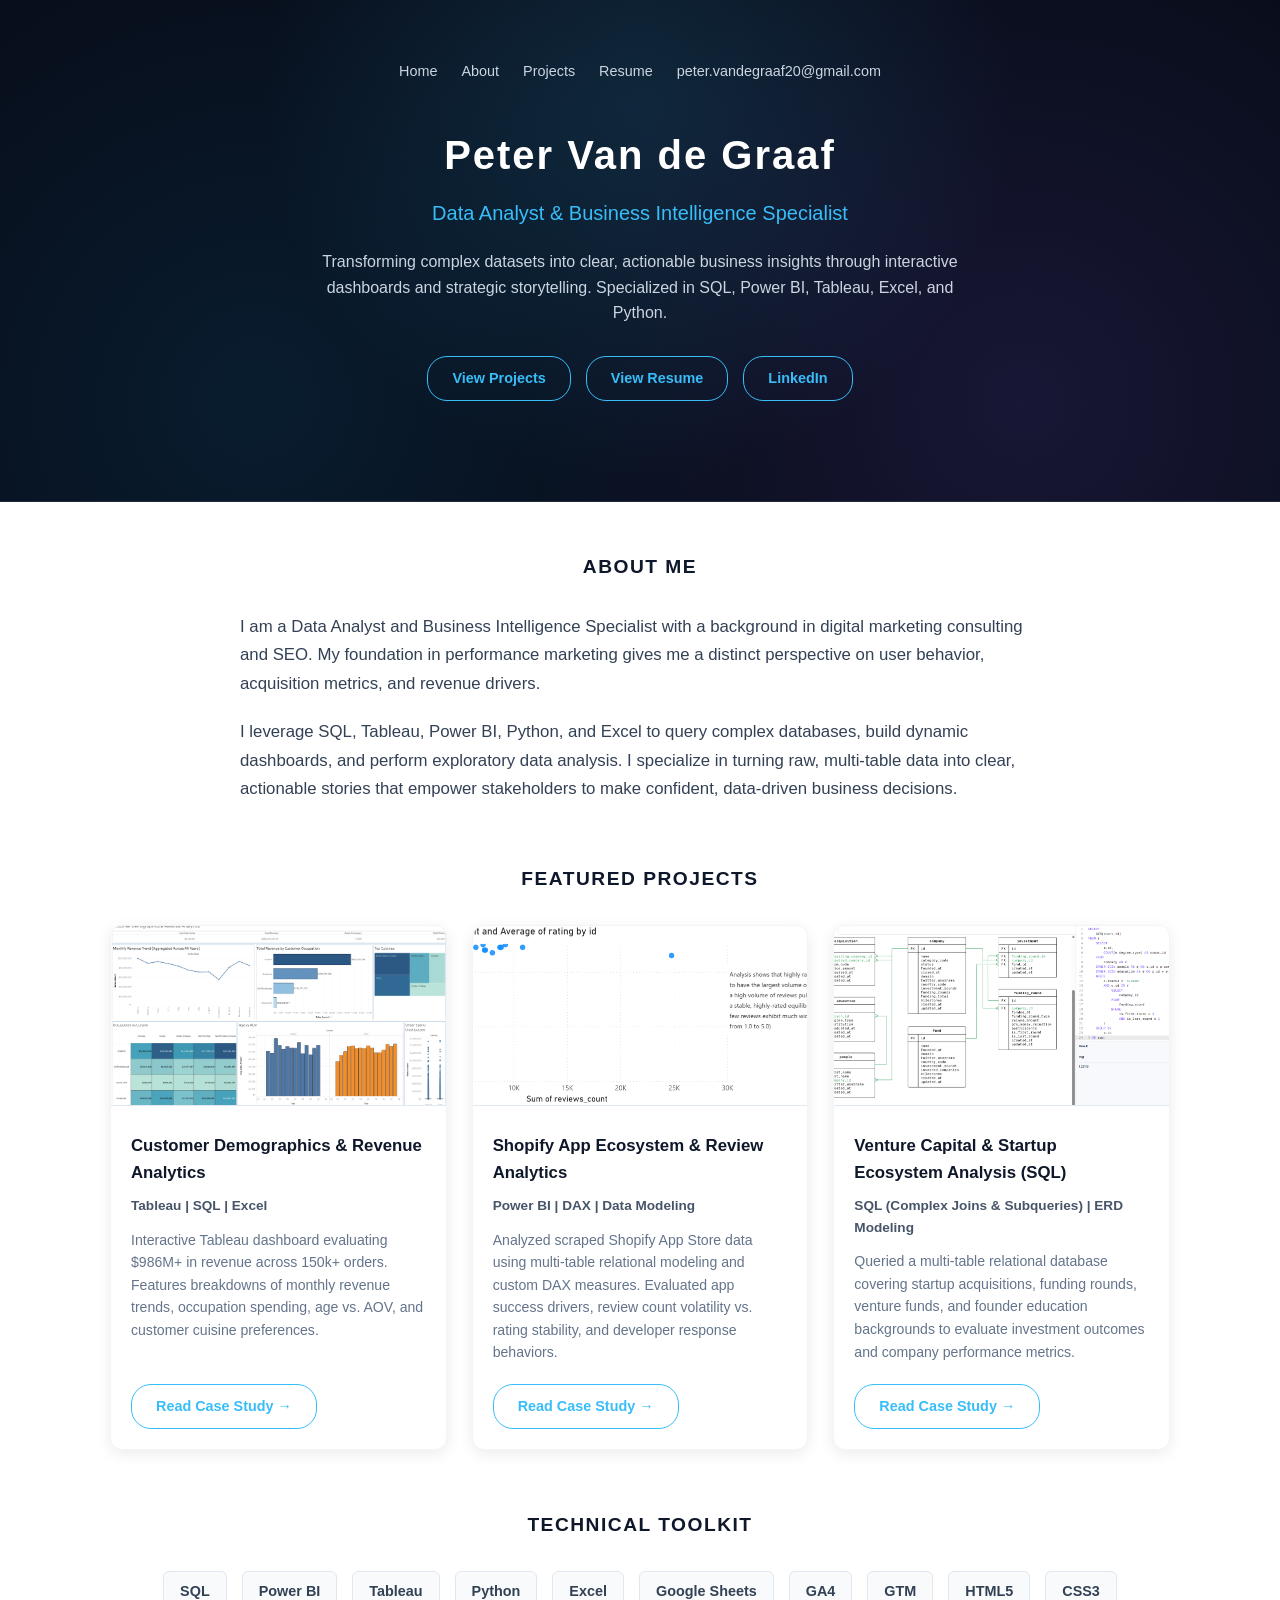
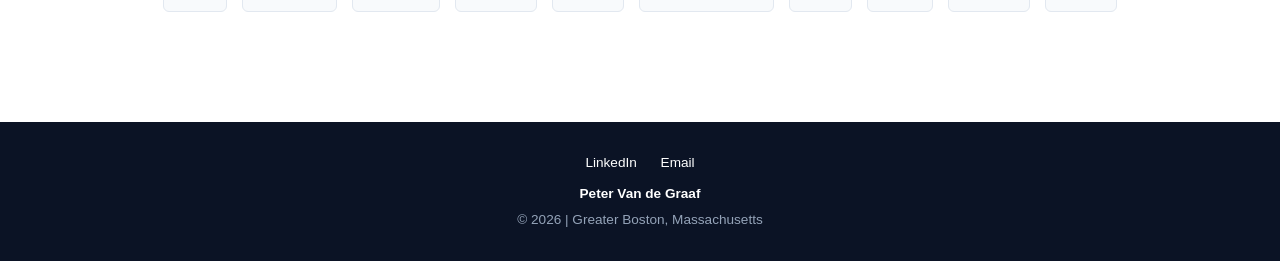
==== index.html @ 646d9468 "Update index.html" ====
<!DOCTYPE html>
<html lang="en">
<head>
  <meta charset="UTF-8" />
  <meta name="viewport" content="width=device-width, initial-scale=1.0" />
  <title>Peter Van de Graaf - Portfolio</title>
 <link rel="stylesheet" href="style.css?v=3" />
  <style>
    @media screen and (max-width: 768px) {
      .nav-email {
        display: none !important;
      }

      .nav-links {
        display: flex !important;
        flex-direction: row !important;
        flex-wrap: wrap !important;
        justify-content: center !important;
        gap: 8px 16px !important;
        padding: 0 !important;
        margin: 0 0 15px 0 !important;
        list-style: none !important;
      }

      .hero-section {
        padding-top: 15px !important;
        padding-bottom: 20px !important;
      }

      .hero-content h1 {
        font-size: 1.75rem !important;
        margin-top: 10px !important;
      }
    }
  </style>
</head>
<body>

  <!-- Dark Top Header / Hero Section -->
  <header class="hero-section" id="home">
    <nav class="navbar">
      <ul class="nav-links">
        <li><a href="#home">Home</a></li>
        <li><a href="#about">About</a></li>
        <li><a href="#projects">Projects</a></li>
        <li><a href="resume.html">Resume</a></li>
        <li><a href="mailto:peter.vandegraaf20@gmail.com" class="nav-email">peter.vandegraaf20@gmail.com</a></li>
      </ul>
    </nav>

    <div class="hero-content">
      <h1>Peter Van de Graaf</h1>
      <p class="subtitle">Data Analyst & Business Intelligence Specialist</p>
      <p class="tagline">
        Transforming complex datasets into clear, actionable business insights through interactive dashboards 
        and strategic storytelling. Specialized in SQL, Power BI, Tableau, Excel, and Python.
      </p>
      <div class="cta-buttons">
  <a href="#projects" class="btn btn-secondary">View Projects</a>
  <a href="resume.html" class="btn btn-secondary">View Resume</a>
  <a href="https://www.linkedin.com/in/peter-van-de-graaf/" target="_blank" class="btn btn-secondary">LinkedIn</a>
</div>
    </div>
  </header>

  <!-- Main Content Container -->
  <main class="main-content">

    <!-- About Section -->
    <section id="about" class="section">
      <h2 class="section-title">ABOUT ME</h2>
      <div class="about-content">
        <p>
          I am a Data Analyst and Business Intelligence Specialist with a background in digital marketing consulting and SEO. My foundation in performance marketing gives me a distinct perspective on user behavior, acquisition metrics, and revenue drivers.
        </p>
        <p>
          I leverage SQL, Tableau, Power BI, Python, and Excel to query complex databases, build dynamic dashboards, and perform exploratory data analysis. I specialize in turning raw, multi-table data into clear, actionable stories that empower stakeholders to make confident, data-driven business decisions.
        </p>
      </div>
    </section>

    <!-- Featured Projects Grid -->
    <section id="projects" class="section">
      <h2 class="section-title">FEATURED PROJECTS</h2>
      <div class="projects-grid">
        
        <!-- Project Card 1 -->
        <article class="project-card">
          <div class="card-img-wrapper">
            <img src="customer-demographics.png" alt="Customer Demographics and Revenue Analytics Dashboard" />
          </div>
          <div class="card-body">
            <h3>Customer Demographics & Revenue Analytics</h3>
            <p class="tech-stack">Tableau | SQL | Excel</p>
            <p class="card-text">
              Interactive Tableau dashboard evaluating $986M+ in revenue across 150k+ orders. Features breakdowns of monthly revenue trends, occupation spending, age vs. AOV, and customer cuisine preferences.
            </p>
            <a href="project-customer-analytics.html" class="btn btn-secondary">Read Case Study &rarr;</a>
          </div>
        </article>

        <!-- Project Card 2 -->
        <article class="project-card">
          <div class="card-img-wrapper">
            <img src="shopify-app-analysis.png" alt="Shopify App Performance and Review Analytics Scatterplot" />
          </div>
          <div class="card-body">
            <h3>Shopify App Ecosystem & Review Analytics</h3>
            <p class="tech-stack">Power BI | DAX | Data Modeling</p>
            <p class="card-text">
              Analyzed scraped Shopify App Store data using multi-table relational modeling and custom DAX measures. Evaluated app success drivers, review count volatility vs. rating stability, and developer response behaviors.
            </p>
            <a href="project-shopify.html" class="btn btn-secondary">Read Case Study &rarr;</a>
          </div>
        </article>

        <!-- Project Card 3 -->
        <article class="project-card">
          <div class="card-img-wrapper">
            <img src="vc-startup-sql.png" alt="Venture Capital SQL Analysis" />
          </div>
          <div class="card-body">
            <h3>Venture Capital & Startup Ecosystem Analysis (SQL)</h3>
            <p class="tech-stack">SQL (Complex Joins & Subqueries) | ERD Modeling</p>
            <p class="card-text">
              Queried a multi-table relational database covering startup acquisitions, funding rounds, venture funds, and founder education backgrounds to evaluate investment outcomes and company performance metrics.
            </p>
            <a href="project-vc-sql.html" class="btn btn-secondary">Read Case Study &rarr;</a>
          </div>
        </article>

      </div>
    </section>

    <!-- Technical Toolkit Section -->
    <section class="section">
      <h2 class="section-title">TECHNICAL TOOLKIT</h2>
      <div class="toolkit-grid">
        <span class="tool-badge">SQL</span>
        <span class="tool-badge">Power BI</span>
        <span class="tool-badge">Tableau</span>
        <span class="tool-badge">Python</span>
        <span class="tool-badge">Excel</span>
        <span class="tool-badge">Google Sheets</span>
        <span class="tool-badge">GA4</span>
        <span class="tool-badge">GTM</span>
        <span class="tool-badge">HTML5</span>
        <span class="tool-badge">CSS3</span>
      </div>
    </section>

  </main>

  <!-- Dark Footer -->
  <footer class="footer">
    <div class="social-icons">
      <a href="https://www.linkedin.com/in/peter-van-de-graaf/" target="_blank">LinkedIn</a>
      <a href="mailto:peter.vandegraaf20@gmail.com">Email</a>
    </div>
    <p class="footer-name">Peter Van de Graaf</p>
    <p class="footer-copy">© 2026 | Greater Boston, Massachusetts</p>
  </footer>

</body>
</html>
---- style.css ----
/* Base Styles & Global Resets */
*, *::before, *::after {
  box-sizing: border-box;
  margin: 0;
  padding: 0;
}

html, body {
  width: 100%;
  max-width: 100%;
  overflow-x: hidden;
}

body {
  font-family: -apple-system, BlinkMacSystemFont, "Segoe UI", Roboto, Oxygen, Ubuntu, Cantarell, sans-serif;
  color: #333333;
  background-color: #ffffff;
  line-height: 1.6;
}

/* Dark Top Hero Header (Pure CSS Gradient - No external images needed) */
.hero-section {
  background-color: #080d1a;
  background-image: 
    radial-gradient(circle at 50% 20%, rgba(56, 189, 248, 0.15) 0%, transparent 50%),
    radial-gradient(circle at 80% 80%, rgba(139, 92, 246, 0.12) 0%, transparent 45%),
    radial-gradient(circle at 20% 80%, rgba(14, 165, 233, 0.1) 0%, transparent 45%);
  color: #ffffff;
  padding: 60px 20px 80px 20px;
  width: 100%;
  border-bottom: 1px solid #1e293b;
}

/* Navbar Centering */
.navbar {
  display: flex;
  justify-content: center;
  align-items: center;
  width: 100%;
  max-width: 1200px;
  margin: 0 auto 40px auto;
  font-size: 0.9rem;
}

.nav-links {
  display: flex;
  justify-content: center;
  align-items: center;
  flex-wrap: wrap;
  list-style: none;
  gap: 24px;
  width: 100%;
  margin: 0 auto;
  padding: 0;
  text-align: center;
}

.nav-links li {
  display: inline-block;
}

.nav-links a {
  color: #cbd5e1;
  text-decoration: none;
  transition: color 0.2s;
  white-space: nowrap;
}

.nav-links a:hover {
  color: #38bdf8;
}

.nav-email {
  word-break: normal;
}

/* Hero Body */
.hero-content {
  max-width: 800px;
  margin: 40px auto 20px auto;
  text-align: center;
}

.hero-content h1 {
  font-size: 2.5rem;
  letter-spacing: 2px;
  margin-bottom: 10px;
}

.hero-content .subtitle {
  font-size: 1.25rem;
  font-weight: 500;
  color: #38bdf8;
  margin-bottom: 20px;
}

.hero-content .tagline {
  font-size: 1rem;
  color: #cbd5e1;
  max-width: 650px;
  margin: 0 auto 30px auto;
}

/* Buttons */
.cta-buttons {
  display: flex;
  justify-content: center;
  gap: 15px;
}

.btn {
  padding: 10px 24px;
  border-radius: 20px;
  text-decoration: none;
  font-size: 0.9rem;
  font-weight: 600;
  transition: all 0.2s ease-in-out;
}

.btn-primary {
  background-color: #0088cc;
  color: #ffffff;
}

.btn-primary:hover {
  background-color: #006699;
}

.btn-secondary {
  border: 1px solid #38bdf8;
  color: #38bdf8;
  background-color: transparent;
}

.btn-secondary:hover {
  background-color: rgba(56, 189, 248, 0.1);
}

/* Main Content Area */
.main-content {
  max-width: 1100px;
  margin: 0 auto;
  padding: 50px 20px;
}

.section {
  margin-bottom: 60px;
  text-align: center;
}

.section-title {
  font-size: 1.2rem;
  letter-spacing: 1.5px;
  color: #0f172a;
  margin-bottom: 30px;
}

/* About Section */
.about-content {
  max-width: 800px;
  margin: 0 auto;
  text-align: left;
  line-height: 1.7;
  font-size: 1.05rem;
  color: #334155;
}

.about-content p {
  margin-bottom: 1.25rem;
}

/* Projects Grid */
.projects-grid {
  display: grid;
  grid-template-columns: repeat(auto-fit, minmax(300px, 1fr));
  gap: 25px;
}

.project-card {
  background: #ffffff;
  border-radius: 12px;
  overflow: hidden;
  box-shadow: 0 4px 15px rgba(0, 0, 0, 0.08);
  border: 1px solid #f1f5f9;
  text-align: left;
  transition: transform 0.2s, box-shadow 0.2s;
  display: flex;
  flex-direction: column;
  height: 100%;
}

.project-card:hover {
  transform: translateY(-4px);
  box-shadow: 0 8px 25px rgba(0, 0, 0, 0.12);
}

.card-img-wrapper img {
  width: 100%;
  height: 180px;
  object-fit: cover;
  border-bottom: 1px solid #e2e8f0;
}

.card-body {
  padding: 20px;
  display: flex;
  flex-direction: column;
  flex-grow: 1;
}

.card-body h3 {
  font-size: 1.05rem;
  color: #0f172a;
  margin-bottom: 8px;
}

.tech-stack {
  font-size: 0.85rem;
  font-weight: 600;
  color: #475569;
  margin-bottom: 12px;
}

.card-text {
  font-size: 0.88rem;
  color: #64748b;
  margin-bottom: 20px;
}

.card-body .btn {
  margin-top: auto !important;
  align-self: flex-start;
}

/* Toolkit Badges */
.toolkit-grid {
  display: flex;
  flex-wrap: wrap;
  justify-content: center;
  gap: 15px;
}

.tool-badge {
  background-color: #f8fafc;
  border: 1px solid #e2e8f0;
  padding: 8px 16px;
  border-radius: 6px;
  font-weight: 600;
  color: #334155;
  font-size: 0.9rem;
}

/* Resume Page Styles */
.resume-container {
  max-width: 900px;
  margin: 0 auto;
  background: #ffffff;
  padding: 40px 20px 80px 20px; /* 80px bottom padding fixes footer cutoff */
}

.resume-section {
  margin-bottom: 40px;
  text-align: left;
}

.resume-section-title {
  font-size: 1.15rem;
  font-weight: 700;
  color: #0f172a;
  text-transform: uppercase;
  letter-spacing: 1px;
  border-bottom: 1px solid #cbd5e1;
  padding-bottom: 6px;
  margin-bottom: 20px;
}

.timeline-item {
  margin-bottom: 24px;
}

.item-header {
  display: flex;
  justify-content: space-between;
  align-items: baseline;
  margin-bottom: 6px;
}

.item-title {
  font-size: 1.05rem;
  font-weight: 700;
  color: #1e293b;
}

.item-company {
  font-size: 0.95rem;
  font-weight: 600;
  color: #475569;
}

.item-date {
  font-size: 0.85rem;
  color: #64748b;
  font-weight: 500;
}

.item-bullet-list {
  list-style-type: disc;
  padding-left: 20px;
  color: #334155;
  font-size: 0.95rem;
  line-height: 1.6;
}

.item-bullet-list li {
  margin-bottom: 6px;
}

.skills-matrix {
  display: grid;
  grid-template-columns: repeat(auto-fit, minmax(250px, 1fr));
  gap: 16px;
}

.skill-group {
  background: #f8fafc;
  border: 1px solid #e2e8f0;
  border-radius: 8px;
  padding: 14px 18px;
}

.skill-group-title {
  font-weight: 700;
  font-size: 0.9rem;
  color: #0f172a;
  margin-bottom: 6px;
  text-transform: uppercase;
  letter-spacing: 0.5px;
}

.skill-group-items {
  font-size: 0.9rem;
  color: #475569;
}

/* Footer */
.footer {
  background-color: #0b1325;
  color: #94a3b8;
  text-align: center;
  padding: 30px 20px;
  font-size: 0.85rem;
}

.social-icons {
  margin-bottom: 10px;
}

.social-icons a {
  color: #ffffff;
  margin: 0 10px;
  text-decoration: none;
}

.footer-name {
  color: #ffffff;
  font-weight: 600;
  margin-bottom: 4px;
}

/* Mobile & Print Responsiveness */
@media (max-width: 768px) {
  .nav-email {
    display: none;
  }

  .nav-links {
    flex-direction: row;
    flex-wrap: wrap;
    justify-content: center;
    gap: 0.5rem 1rem;
    padding: 0.5rem 0;
    margin: 0;
    font-size: 0.85rem;
  }

  .hero-section {
    padding-top: 1rem;
    padding-bottom: 2rem;
  }

  .hero-content h1 {
    font-size: 1.8rem;
    margin-top: 1rem;
  }

  .item-header {
    flex-direction: column;
    align-items: flex-start;
  }
}

@media print {
  body {
    background-color: #ffffff !important;
    color: #000000 !important;
  }

  .hero-section,
  .footer,
  .cta-buttons,
  .navbar {
    display: none !important;
  }

  .main-content,
  .resume-container {
    padding: 0 !important;
    margin: 0 !important;
    max-width: 100% !important;
  }

  .resume-section-title {
    border-bottom-color: #000000 !important;
  }

  a {
    text-decoration: none !important;
    color: #000000 !important;
  }
}
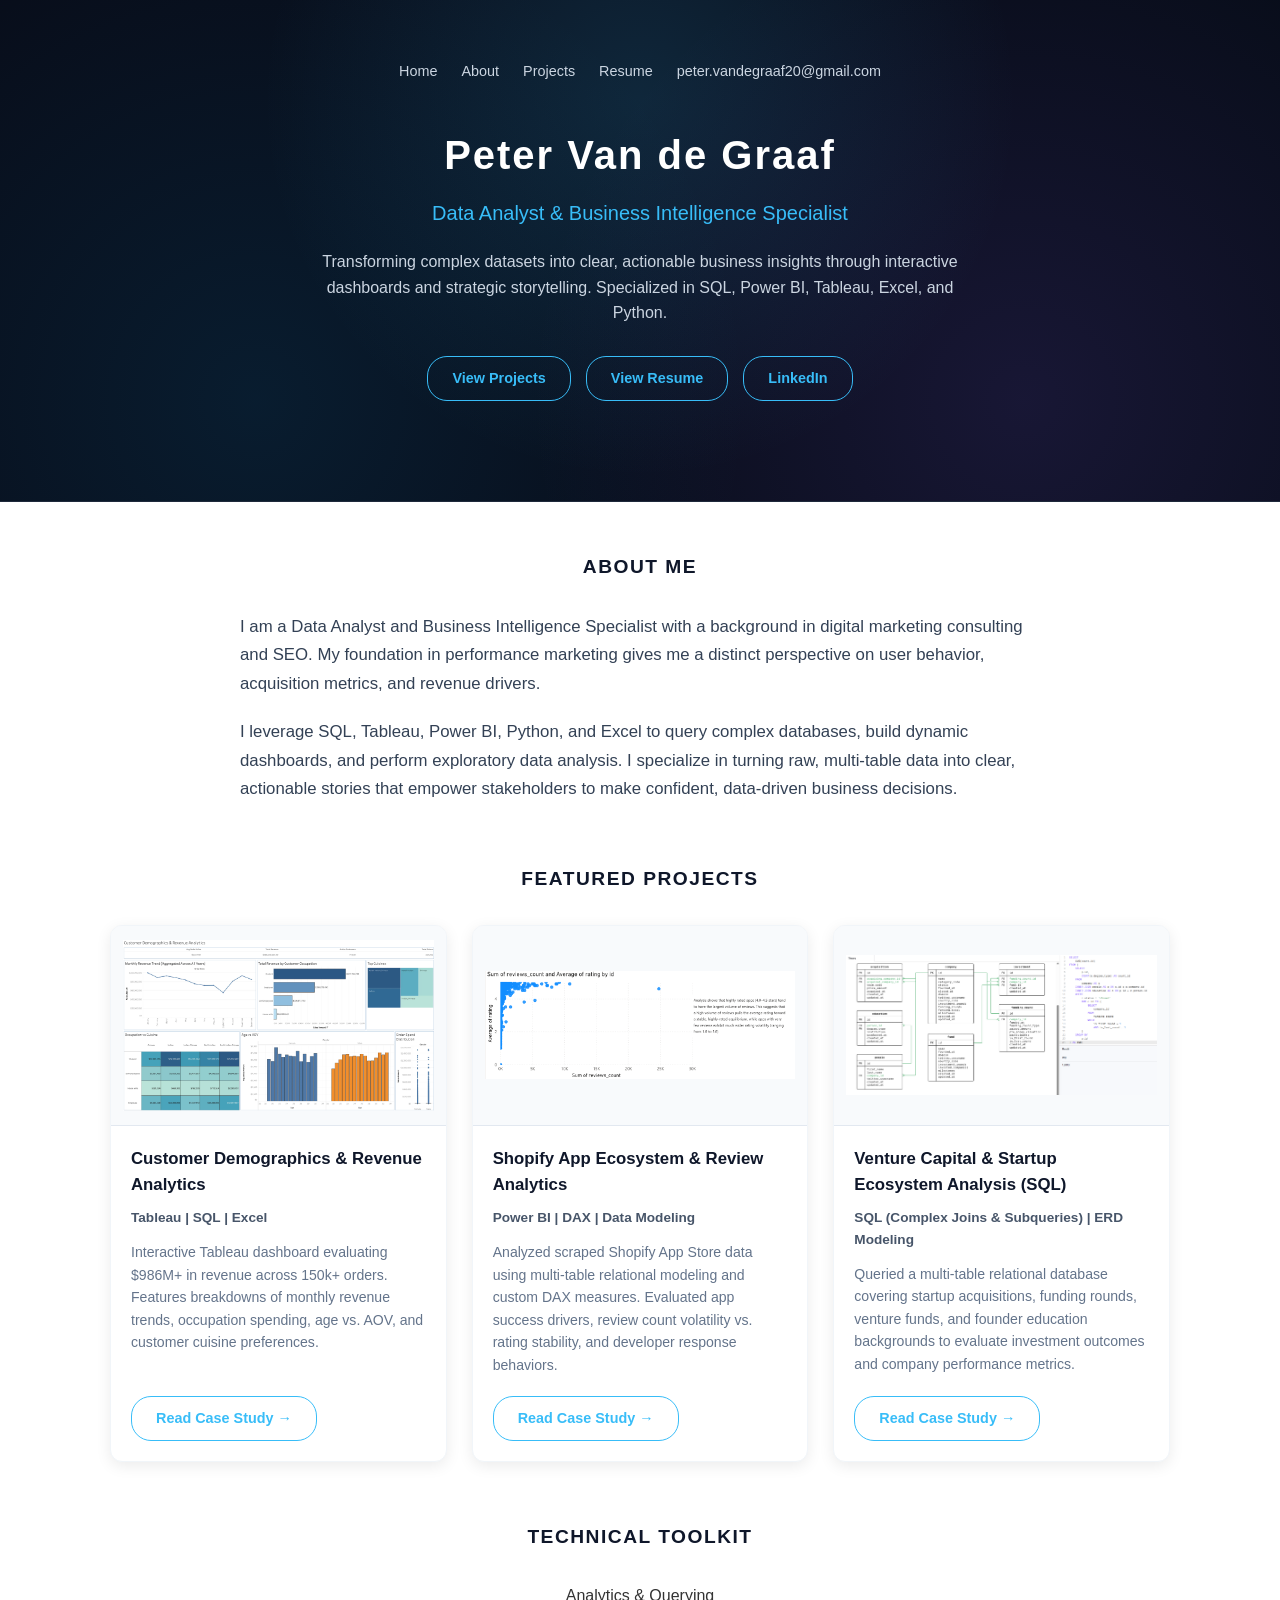
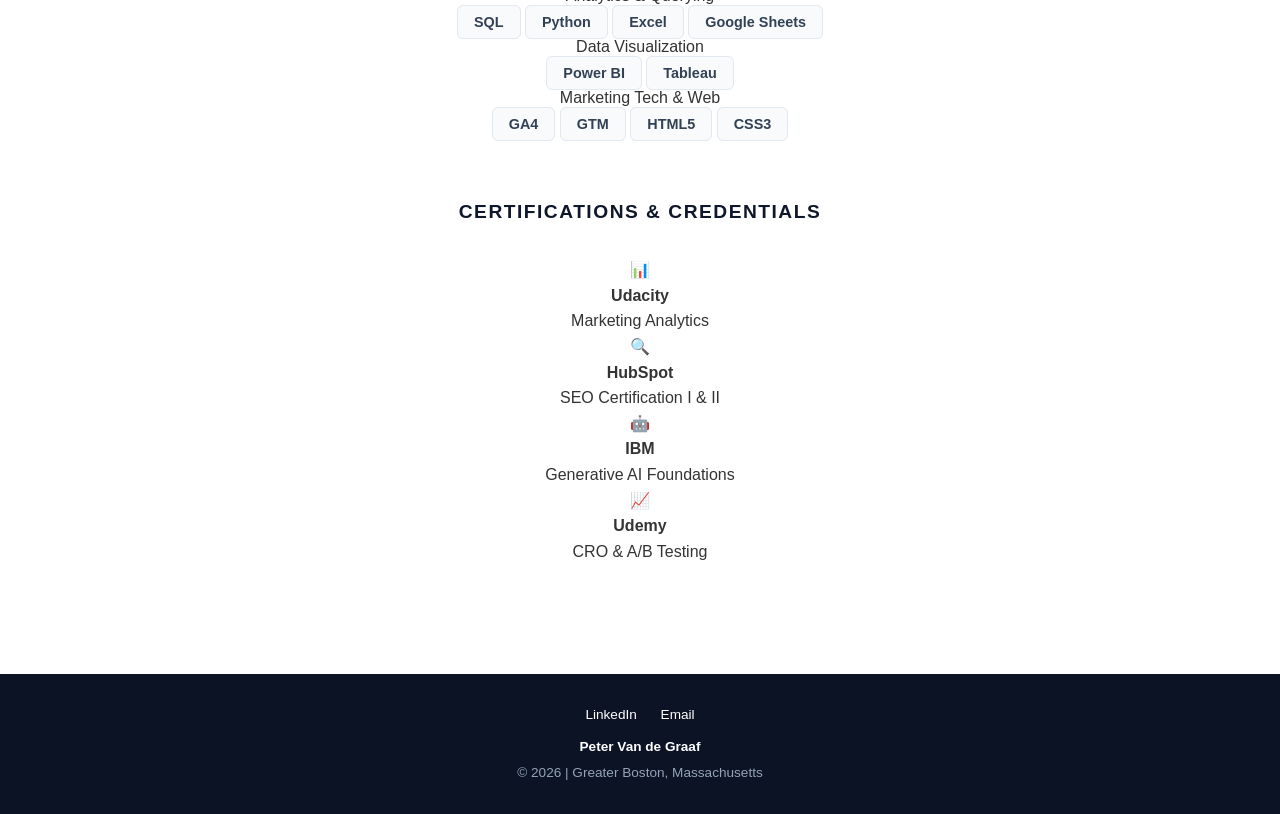
==== commit d4e2f2f7: "index.html" ====
--- a/index.html
+++ b/index.html
@@ -4,7 +4,7 @@
   <meta charset="UTF-8" />
   <meta name="viewport" content="width=device-width, initial-scale=1.0" />
   <title>Peter Van de Graaf - Portfolio</title>
- <link rel="stylesheet" href="style.css?v=3" />
+  <link rel="stylesheet" href="style.css?v=6" />
   <style>
     @media screen and (max-width: 768px) {
       .nav-email {
@@ -56,10 +56,10 @@
         and strategic storytelling. Specialized in SQL, Power BI, Tableau, Excel, and Python.
       </p>
       <div class="cta-buttons">
-  <a href="#projects" class="btn btn-secondary">View Projects</a>
-  <a href="resume.html" class="btn btn-secondary">View Resume</a>
-  <a href="https://www.linkedin.com/in/peter-van-de-graaf/" target="_blank" class="btn btn-secondary">LinkedIn</a>
-</div>
+        <a href="#projects" class="btn btn-secondary">View Projects</a>
+        <a href="resume.html" class="btn btn-secondary">View Resume</a>
+        <a href="https://www.linkedin.com/in/peter-van-de-graaf/" target="_blank" class="btn btn-secondary">LinkedIn</a>
+      </div>
     </div>
   </header>
 
@@ -135,17 +135,72 @@
     <!-- Technical Toolkit Section -->
     <section class="section">
       <h2 class="section-title">TECHNICAL TOOLKIT</h2>
-      <div class="toolkit-grid">
-        <span class="tool-badge">SQL</span>
-        <span class="tool-badge">Power BI</span>
-        <span class="tool-badge">Tableau</span>
-        <span class="tool-badge">Python</span>
-        <span class="tool-badge">Excel</span>
-        <span class="tool-badge">Google Sheets</span>
-        <span class="tool-badge">GA4</span>
-        <span class="tool-badge">GTM</span>
-        <span class="tool-badge">HTML5</span>
-        <span class="tool-badge">CSS3</span>
+      <div class="skills-matrix-homepage">
+        <div class="skill-category">
+          <span class="category-label">Analytics & Querying</span>
+          <div class="badge-group">
+            <span class="tool-badge">SQL</span>
+            <span class="tool-badge">Python</span>
+            <span class="tool-badge">Excel</span>
+            <span class="tool-badge">Google Sheets</span>
+          </div>
+        </div>
+
+        <div class="skill-category">
+          <span class="category-label">Data Visualization</span>
+          <div class="badge-group">
+            <span class="tool-badge">Power BI</span>
+            <span class="tool-badge">Tableau</span>
+          </div>
+        </div>
+
+        <div class="skill-category">
+          <span class="category-label">Marketing Tech & Web</span>
+          <div class="badge-group">
+            <span class="tool-badge">GA4</span>
+            <span class="tool-badge">GTM</span>
+            <span class="tool-badge">HTML5</span>
+            <span class="tool-badge">CSS3</span>
+          </div>
+        </div>
+      </div>
+    </section>
+
+    <!-- Certifications Section -->
+    <section class="section">
+      <h2 class="section-title">CERTIFICATIONS & CREDENTIALS</h2>
+      <div class="certifications-grid">
+        <div class="cert-card">
+          <div class="cert-icon">📊</div>
+          <div class="cert-info">
+            <h4>Udacity</h4>
+            <p>Marketing Analytics</p>
+          </div>
+        </div>
+
+        <div class="cert-card">
+          <div class="cert-icon">🔍</div>
+          <div class="cert-info">
+            <h4>HubSpot</h4>
+            <p>SEO Certification I & II</p>
+          </div>
+        </div>
+
+        <div class="cert-card">
+          <div class="cert-icon">🤖</div>
+          <div class="cert-info">
+            <h4>IBM</h4>
+            <p>Generative AI Foundations</p>
+          </div>
+        </div>
+
+        <div class="cert-card">
+          <div class="cert-icon">📈</div>
+          <div class="cert-info">
+            <h4>Udemy</h4>
+            <p>CRO & A/B Testing</p>
+          </div>
+        </div>
       </div>
     </section>
 
--- a/style.css
+++ b/style.css
@@ -194,11 +194,22 @@
   box-shadow: 0 8px 25px rgba(0, 0, 0, 0.12);
 }
 
+.card-img-wrapper {
+  width: 100%;
+  height: 200px;
+  background-color: #f8fafc;
+  border-bottom: 1px solid #e2e8f0;
+  display: flex;
+  align-items: center;
+  justify-content: center;
+  overflow: hidden;
+}
+
 .card-img-wrapper img {
   width: 100%;
-  height: 180px;
-  object-fit: cover;
-  border-bottom: 1px solid #e2e8f0;
+  height: 100%;
+  object-fit: contain;
+  padding: 12px;
 }
 
 .card-body {
@@ -255,7 +266,7 @@
   max-width: 900px;
   margin: 0 auto;
   background: #ffffff;
-  padding: 40px 20px 80px 20px; /* 80px bottom padding fixes footer cutoff */
+  padding: 40px 0 100px 0;
 }
 
 .resume-section {
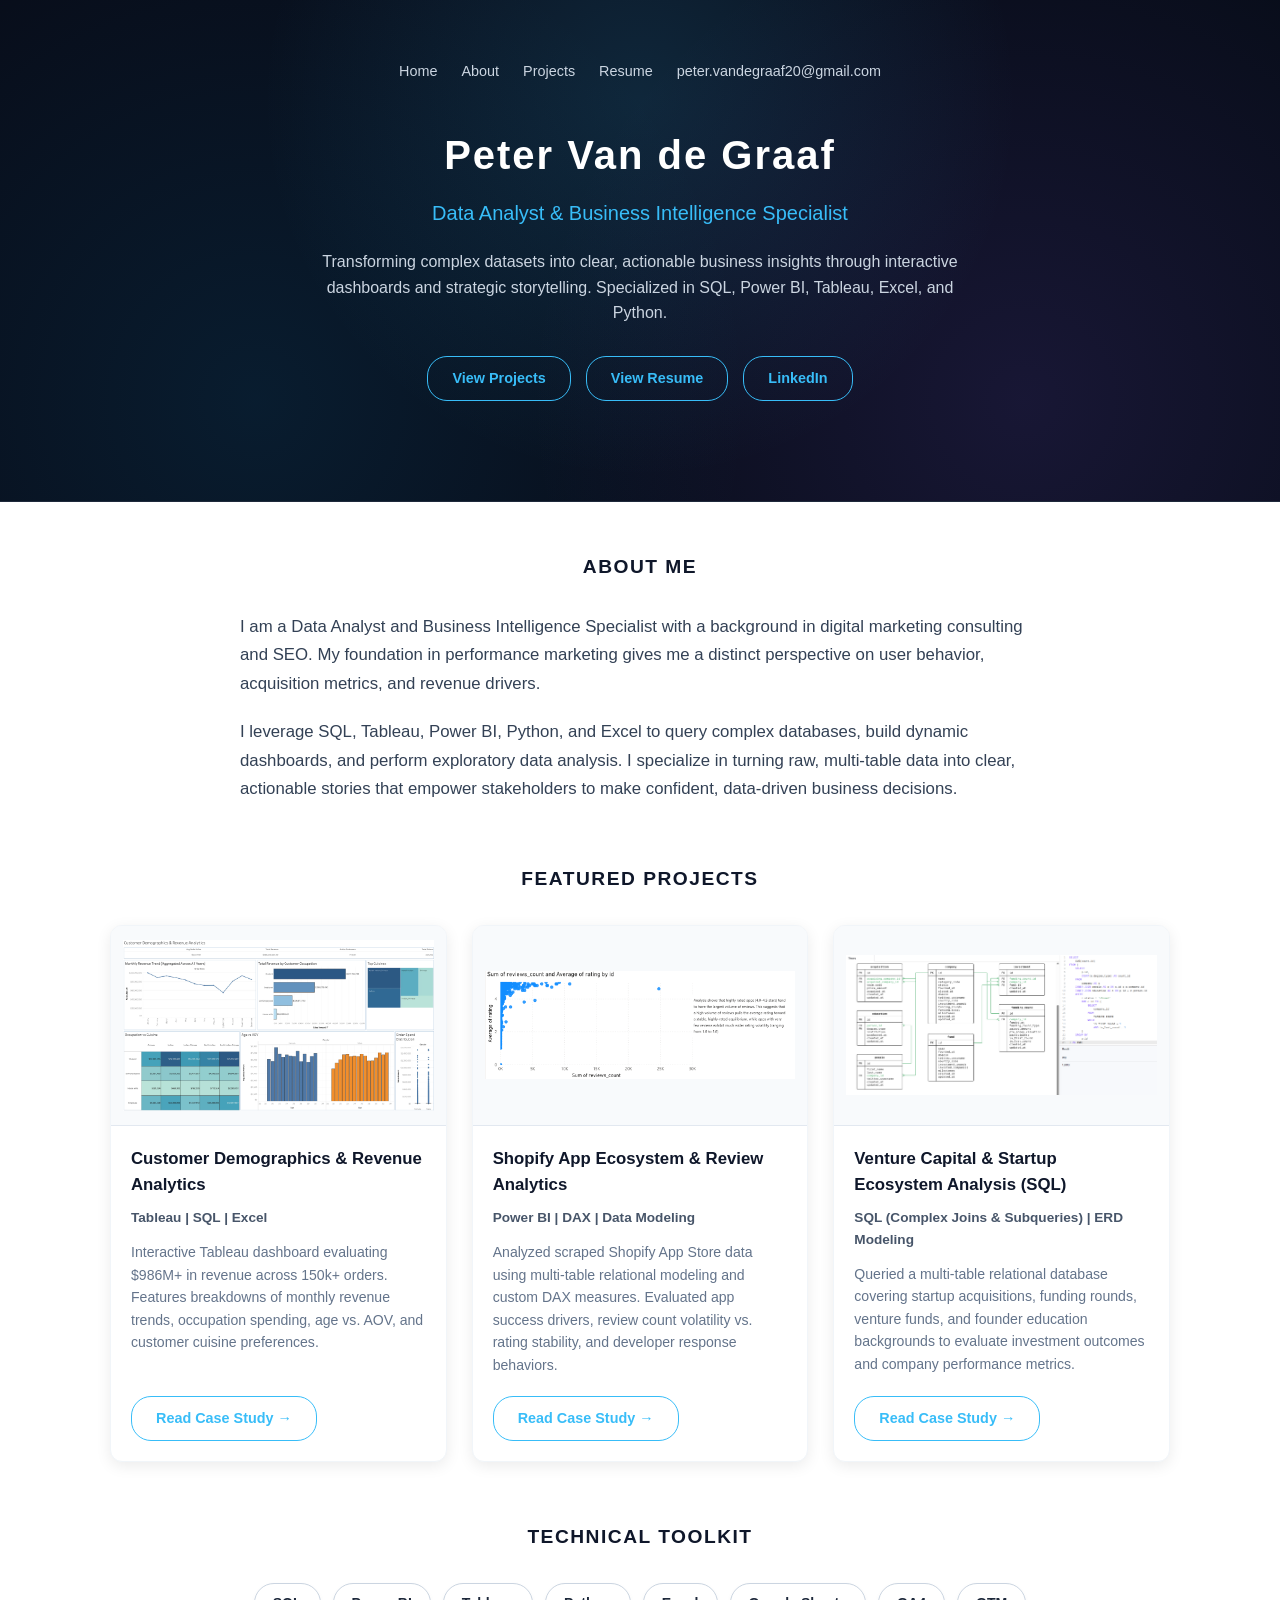
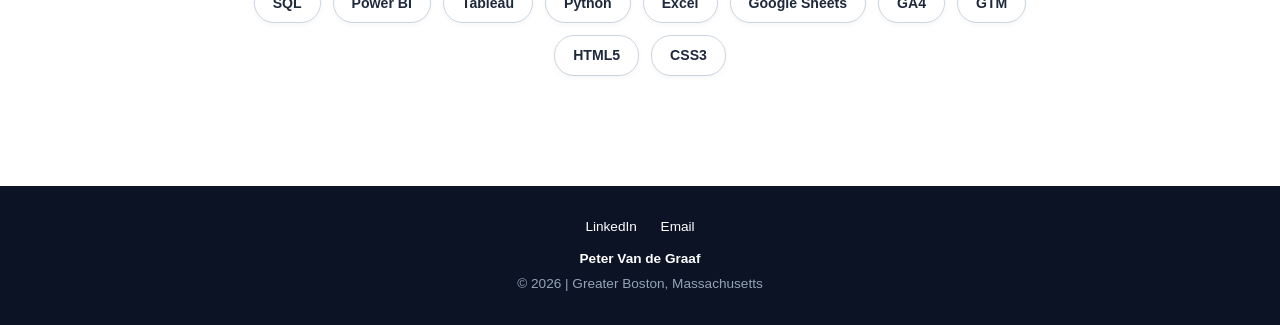
==== commit b4a510ab: "index.html" ====
--- a/index.html
+++ b/index.html
@@ -135,72 +135,17 @@
     <!-- Technical Toolkit Section -->
     <section class="section">
       <h2 class="section-title">TECHNICAL TOOLKIT</h2>
-      <div class="skills-matrix-homepage">
-        <div class="skill-category">
-          <span class="category-label">Analytics & Querying</span>
-          <div class="badge-group">
-            <span class="tool-badge">SQL</span>
-            <span class="tool-badge">Python</span>
-            <span class="tool-badge">Excel</span>
-            <span class="tool-badge">Google Sheets</span>
-          </div>
-        </div>
-
-        <div class="skill-category">
-          <span class="category-label">Data Visualization</span>
-          <div class="badge-group">
-            <span class="tool-badge">Power BI</span>
-            <span class="tool-badge">Tableau</span>
-          </div>
-        </div>
-
-        <div class="skill-category">
-          <span class="category-label">Marketing Tech & Web</span>
-          <div class="badge-group">
-            <span class="tool-badge">GA4</span>
-            <span class="tool-badge">GTM</span>
-            <span class="tool-badge">HTML5</span>
-            <span class="tool-badge">CSS3</span>
-          </div>
-        </div>
-      </div>
-    </section>
-
-    <!-- Certifications Section -->
-    <section class="section">
-      <h2 class="section-title">CERTIFICATIONS & CREDENTIALS</h2>
-      <div class="certifications-grid">
-        <div class="cert-card">
-          <div class="cert-icon">📊</div>
-          <div class="cert-info">
-            <h4>Udacity</h4>
-            <p>Marketing Analytics</p>
-          </div>
-        </div>
-
-        <div class="cert-card">
-          <div class="cert-icon">🔍</div>
-          <div class="cert-info">
-            <h4>HubSpot</h4>
-            <p>SEO Certification I & II</p>
-          </div>
-        </div>
-
-        <div class="cert-card">
-          <div class="cert-icon">🤖</div>
-          <div class="cert-info">
-            <h4>IBM</h4>
-            <p>Generative AI Foundations</p>
-          </div>
-        </div>
-
-        <div class="cert-card">
-          <div class="cert-icon">📈</div>
-          <div class="cert-info">
-            <h4>Udemy</h4>
-            <p>CRO & A/B Testing</p>
-          </div>
-        </div>
+      <div class="toolkit-grid">
+        <span class="tool-badge">SQL</span>
+        <span class="tool-badge">Power BI</span>
+        <span class="tool-badge">Tableau</span>
+        <span class="tool-badge">Python</span>
+        <span class="tool-badge">Excel</span>
+        <span class="tool-badge">Google Sheets</span>
+        <span class="tool-badge">GA4</span>
+        <span class="tool-badge">GTM</span>
+        <span class="tool-badge">HTML5</span>
+        <span class="tool-badge">CSS3</span>
       </div>
     </section>
 
--- a/style.css
+++ b/style.css
@@ -248,17 +248,30 @@
   display: flex;
   flex-wrap: wrap;
   justify-content: center;
-  gap: 15px;
+  gap: 12px;
+  max-width: 800px;
+  margin: 0 auto;
 }
 
 .tool-badge {
-  background-color: #f8fafc;
-  border: 1px solid #e2e8f0;
-  padding: 8px 16px;
-  border-radius: 6px;
+  background-color: #ffffff;
+  border: 1px solid #cbd5e1;
+  padding: 8px 18px;
+  border-radius: 20px; /* Pillow / capsule shape */
   font-weight: 600;
-  color: #334155;
-  font-size: 0.9rem;
+  color: #1e293b;
+  font-size: 0.88rem;
+  box-shadow: 0 2px 5px rgba(0, 0, 0, 0.04);
+  transition: all 0.2s ease-in-out;
+  cursor: default;
+}
+
+.tool-badge:hover {
+  transform: translateY(-2px);
+  box-shadow: 0 6px 15px rgba(0, 0, 0, 0.08);
+  border-color: #0284c7;
+  color: #0284c7;
+  background-color: #f0f9ff;
 }
 
 /* Resume Page Styles */
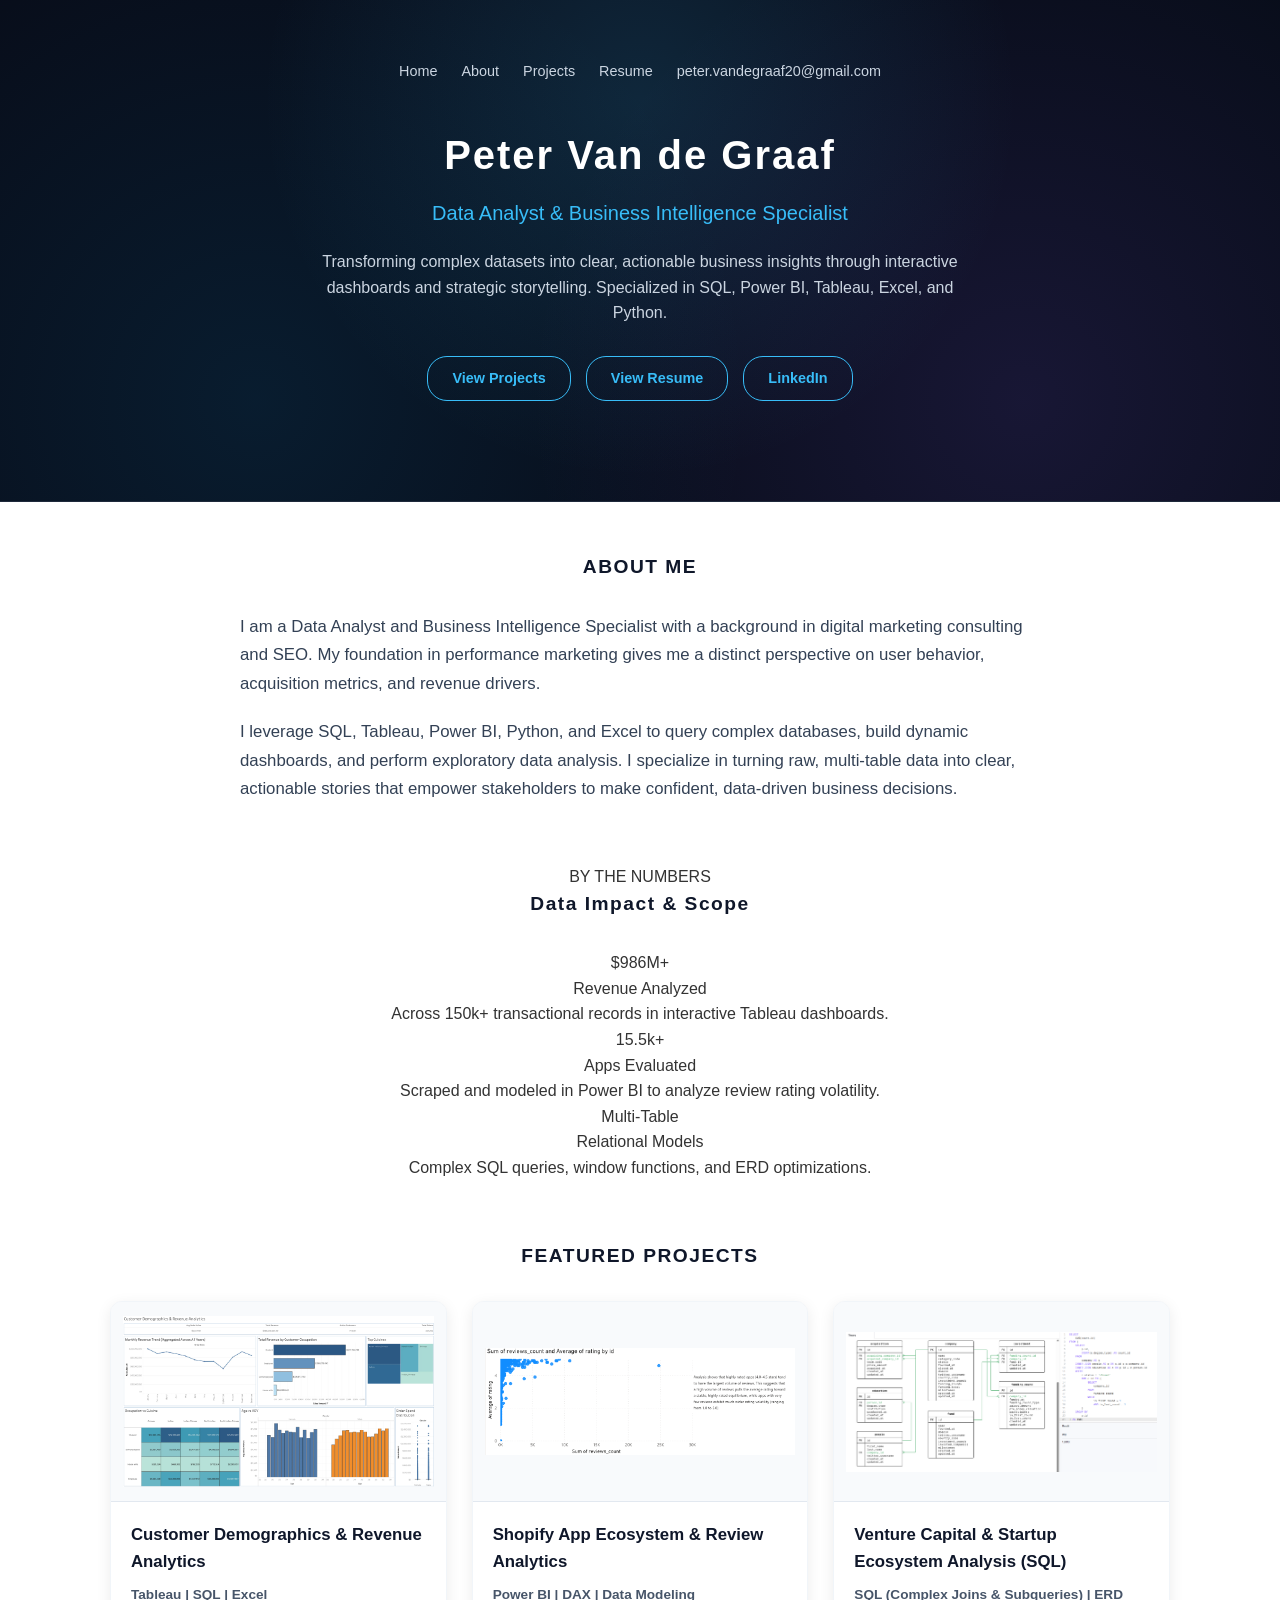
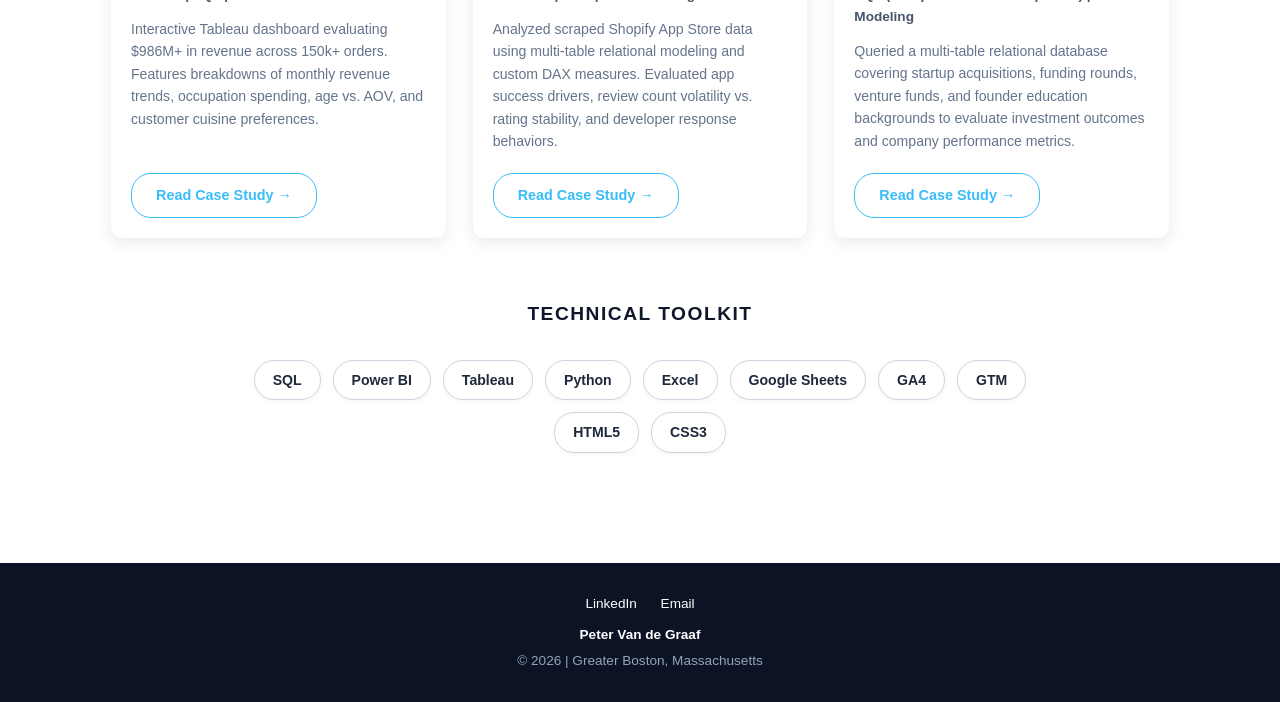
==== commit e58b2a27: "Update index.html" ====
--- a/index.html
+++ b/index.html
@@ -76,6 +76,33 @@
         <p>
           I leverage SQL, Tableau, Power BI, Python, and Excel to query complex databases, build dynamic dashboards, and perform exploratory data analysis. I specialize in turning raw, multi-table data into clear, actionable stories that empower stakeholders to make confident, data-driven business decisions.
         </p>
+      </div>
+    </section>
+
+    <!-- Key Metrics / Impact Section -->
+    <section class="section metrics-section">
+      <p class="section-kicker">BY THE NUMBERS</p>
+      <h2 class="section-title">Data Impact & Scope</h2>
+      
+      <div class="metrics-grid">
+        <div class="metric-card">
+          <div class="metric-number">$986M+</div>
+          <p class="metric-label">Revenue Analyzed</p>
+          <p class="metric-subtext">Across 150k+ transactional records in interactive Tableau dashboards.</p>
+        </div>
+
+        <div class="metric-card">
+          <div class="metric-number">15.5k+</div>
+          <p class="metric-label">Apps Evaluated</p>
+          <p class="metric-subtext">Scraped and modeled in Power BI to analyze review rating volatility.</p>
+        </div>
+
+        <div class="metric-card">
+          <div class="metric-number">Multi-Table</div>
+          <p class="metric-label">Relational Models</p>
+
+          <p class="metric-subtext">Complex SQL queries, window functions, and ERD optimizations.</p>
+        </div>
       </div>
     </section>
 
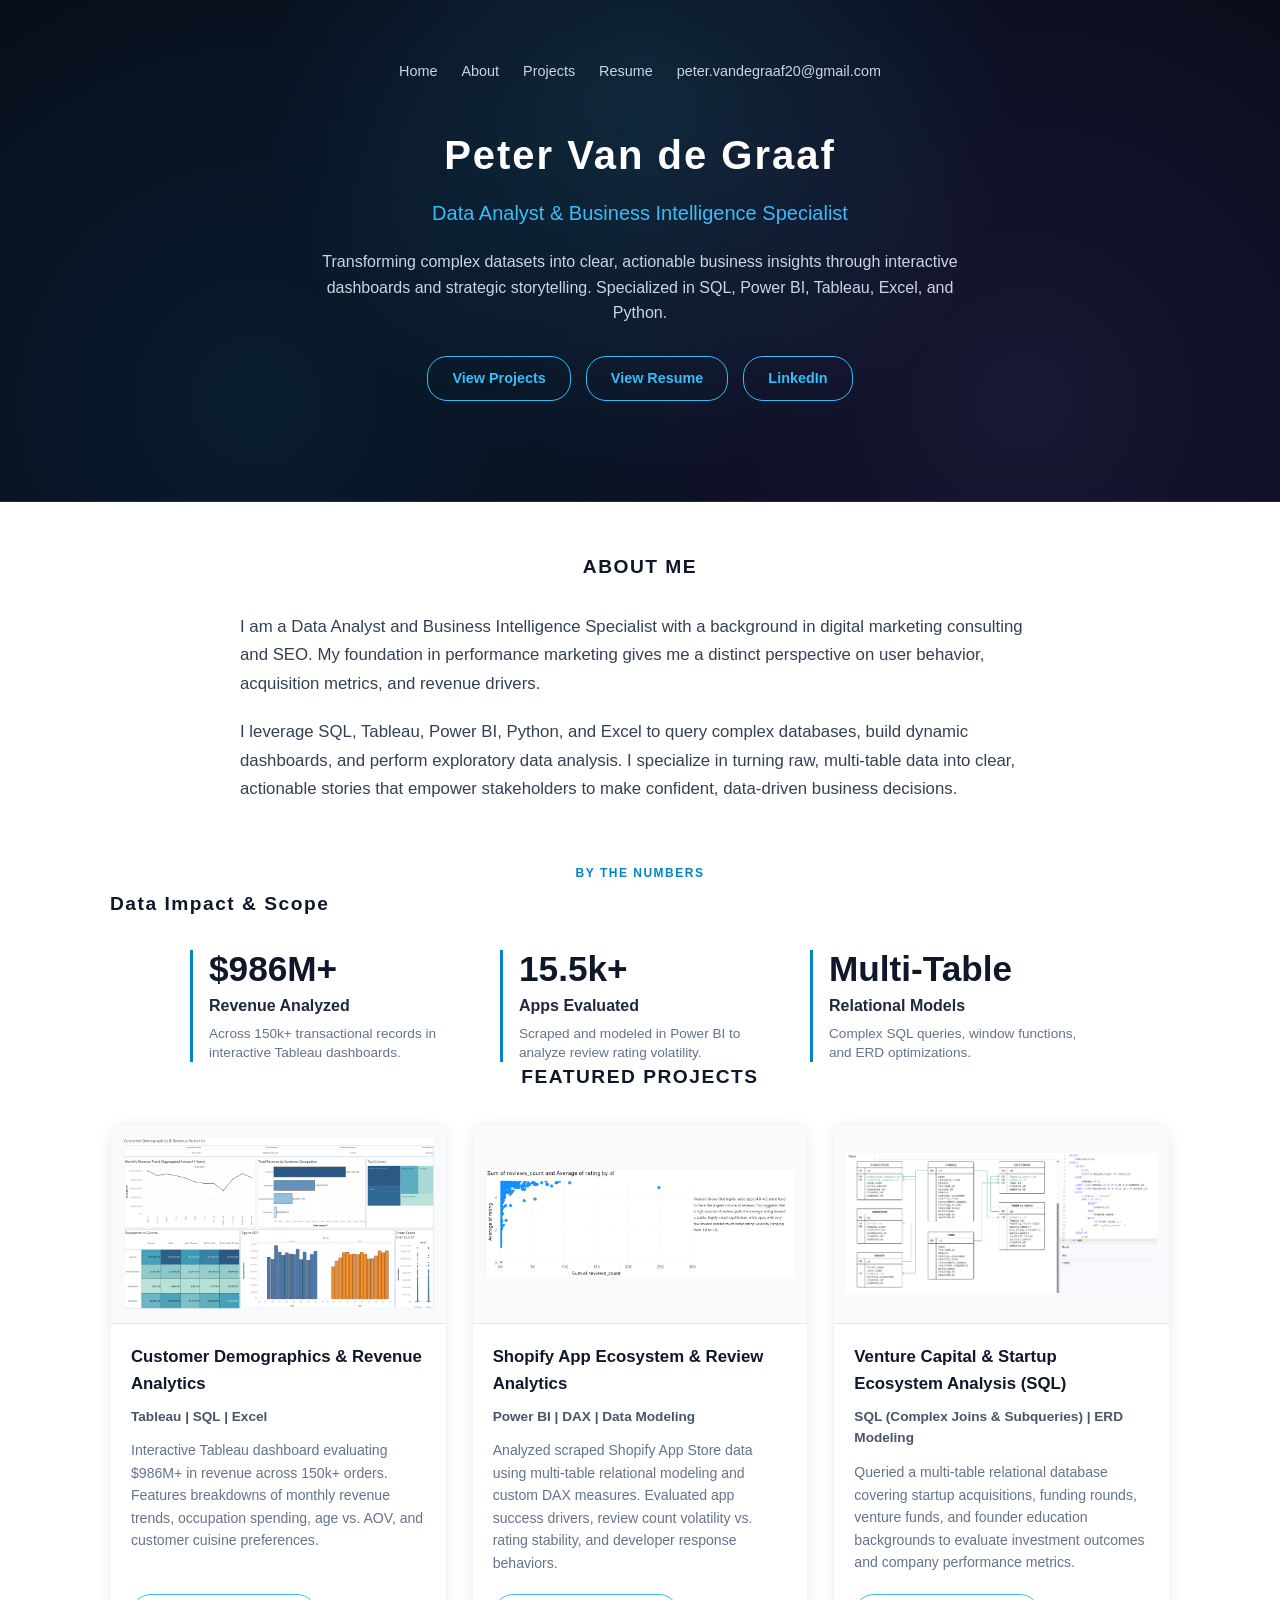
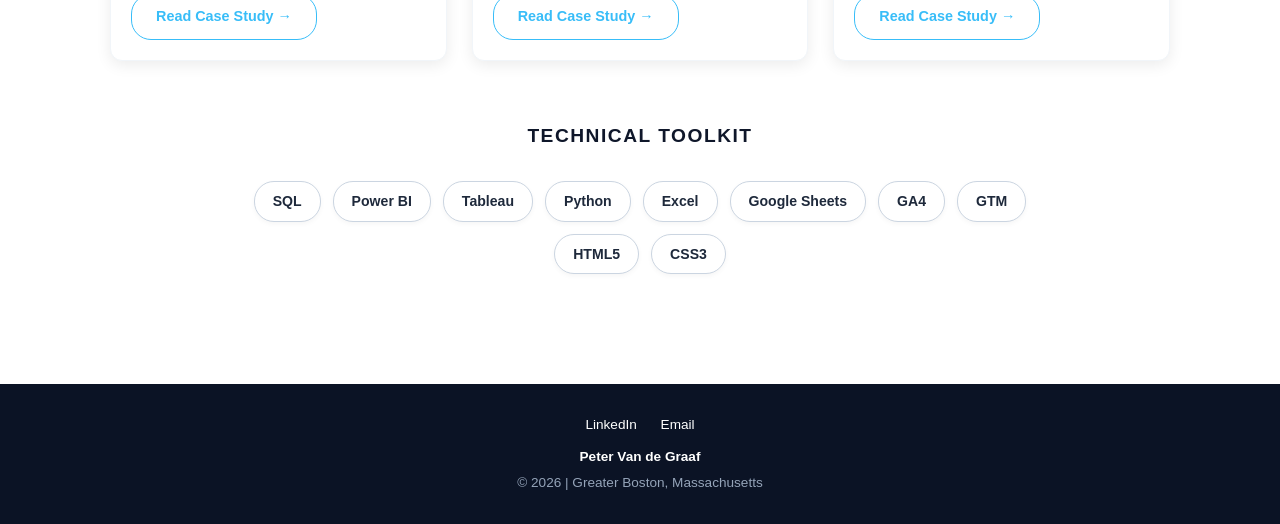
==== commit 89a843fd: "index.html" ====
--- a/index.html
+++ b/index.html
@@ -79,33 +79,34 @@
       </div>
     </section>
 
-    <!-- Key Metrics / Impact Section -->
-    <section class="section metrics-section">
-      <p class="section-kicker">BY THE NUMBERS</p>
-      <h2 class="section-title">Data Impact & Scope</h2>
-      
-      <div class="metrics-grid">
-        <div class="metric-card">
-          <div class="metric-number">$986M+</div>
-          <p class="metric-label">Revenue Analyzed</p>
-          <p class="metric-subtext">Across 150k+ transactional records in interactive Tableau dashboards.</p>
-        </div>
+    <!-- Full-Width Metrics / Impact Band -->
+    <div class="full-width-band">
+      <div class="metrics-inner">
+        <p class="section-kicker">BY THE NUMBERS</p>
+        <h2 class="section-title">Data Impact & Scope</h2>
+        
+        <div class="metrics-grid">
+          <div class="metric-card">
+            <div class="metric-number">$986M+</div>
+            <p class="metric-label">Revenue Analyzed</p>
+            <p class="metric-subtext">Across 150k+ transactional records in interactive Tableau dashboards.</p>
+          </div>
 
-        <div class="metric-card">
-          <div class="metric-number">15.5k+</div>
-          <p class="metric-label">Apps Evaluated</p>
-          <p class="metric-subtext">Scraped and modeled in Power BI to analyze review rating volatility.</p>
-        </div>
+          <div class="metric-card">
+            <div class="metric-number">15.5k+</div>
+            <p class="metric-label">Apps Evaluated</p>
+            <p class="metric-subtext">Scraped and modeled in Power BI to analyze review rating volatility.</p>
+          </div>
 
-        <div class="metric-card">
-          <div class="metric-number">Multi-Table</div>
-          <p class="metric-label">Relational Models</p>
-
-          <p class="metric-subtext">Complex SQL queries, window functions, and ERD optimizations.</p>
+          <div class="metric-card">
+            <div class="metric-number">Multi-Table</div>
+            <p class="metric-label">Relational Models</p>
+            <p class="metric-subtext">Complex SQL queries, window functions, and ERD optimizations.</p>
+          </div>
         </div>
       </div>
-    </section>
-
+    </div>
+    
     <!-- Featured Projects Grid -->
     <section id="projects" class="section">
       <h2 class="section-title">FEATURED PROJECTS</h2>
--- a/style.css
+++ b/style.css
@@ -452,3 +452,64 @@
     color: #000000 !important;
   }
 }
+
+/* Metrics / Impact Section */
+.metrics-section {
+  background-color: #f8fafc;
+  padding: 50px 20px;
+  border-radius: 12px;
+  margin-bottom: 60px;
+  border: 1px solid #e2e8f0;
+}
+
+.section-kicker {
+  font-size: 0.75rem;
+  font-weight: 700;
+  color: #0284c7;
+  letter-spacing: 1.5px;
+  text-transform: uppercase;
+  margin-bottom: 6px;
+  text-align: center;
+}
+
+.metrics-grid {
+  display: grid;
+  grid-template-columns: repeat(auto-fit, minmax(240px, 1fr));
+  gap: 30px;
+  max-width: 900px;
+  margin: 30px auto 0 auto;
+  text-align: left;
+}
+
+.metric-card {
+  border-left: 3px solid #0284c7; /* The vertical accent bar from BlackBerry */
+  padding-left: 16px;
+}
+
+.metric-number {
+  font-size: 2.2rem;
+  font-weight: 800;
+  color: #0f172a;
+  line-height: 1.1;
+  margin-bottom: 4px;
+}
+
+.metric-label {
+  font-size: 1rem;
+  font-weight: 700;
+  color: #1e293b;
+  margin-bottom: 6px;
+}
+
+.metric-subtext {
+  font-size: 0.85rem;
+  color: #64748b;
+  line-height: 1.4;
+}
+
+@media (max-width: 600px) {
+  .metrics-grid {
+    grid-template-columns: 1fr;
+    gap: 24px;
+  }
+}
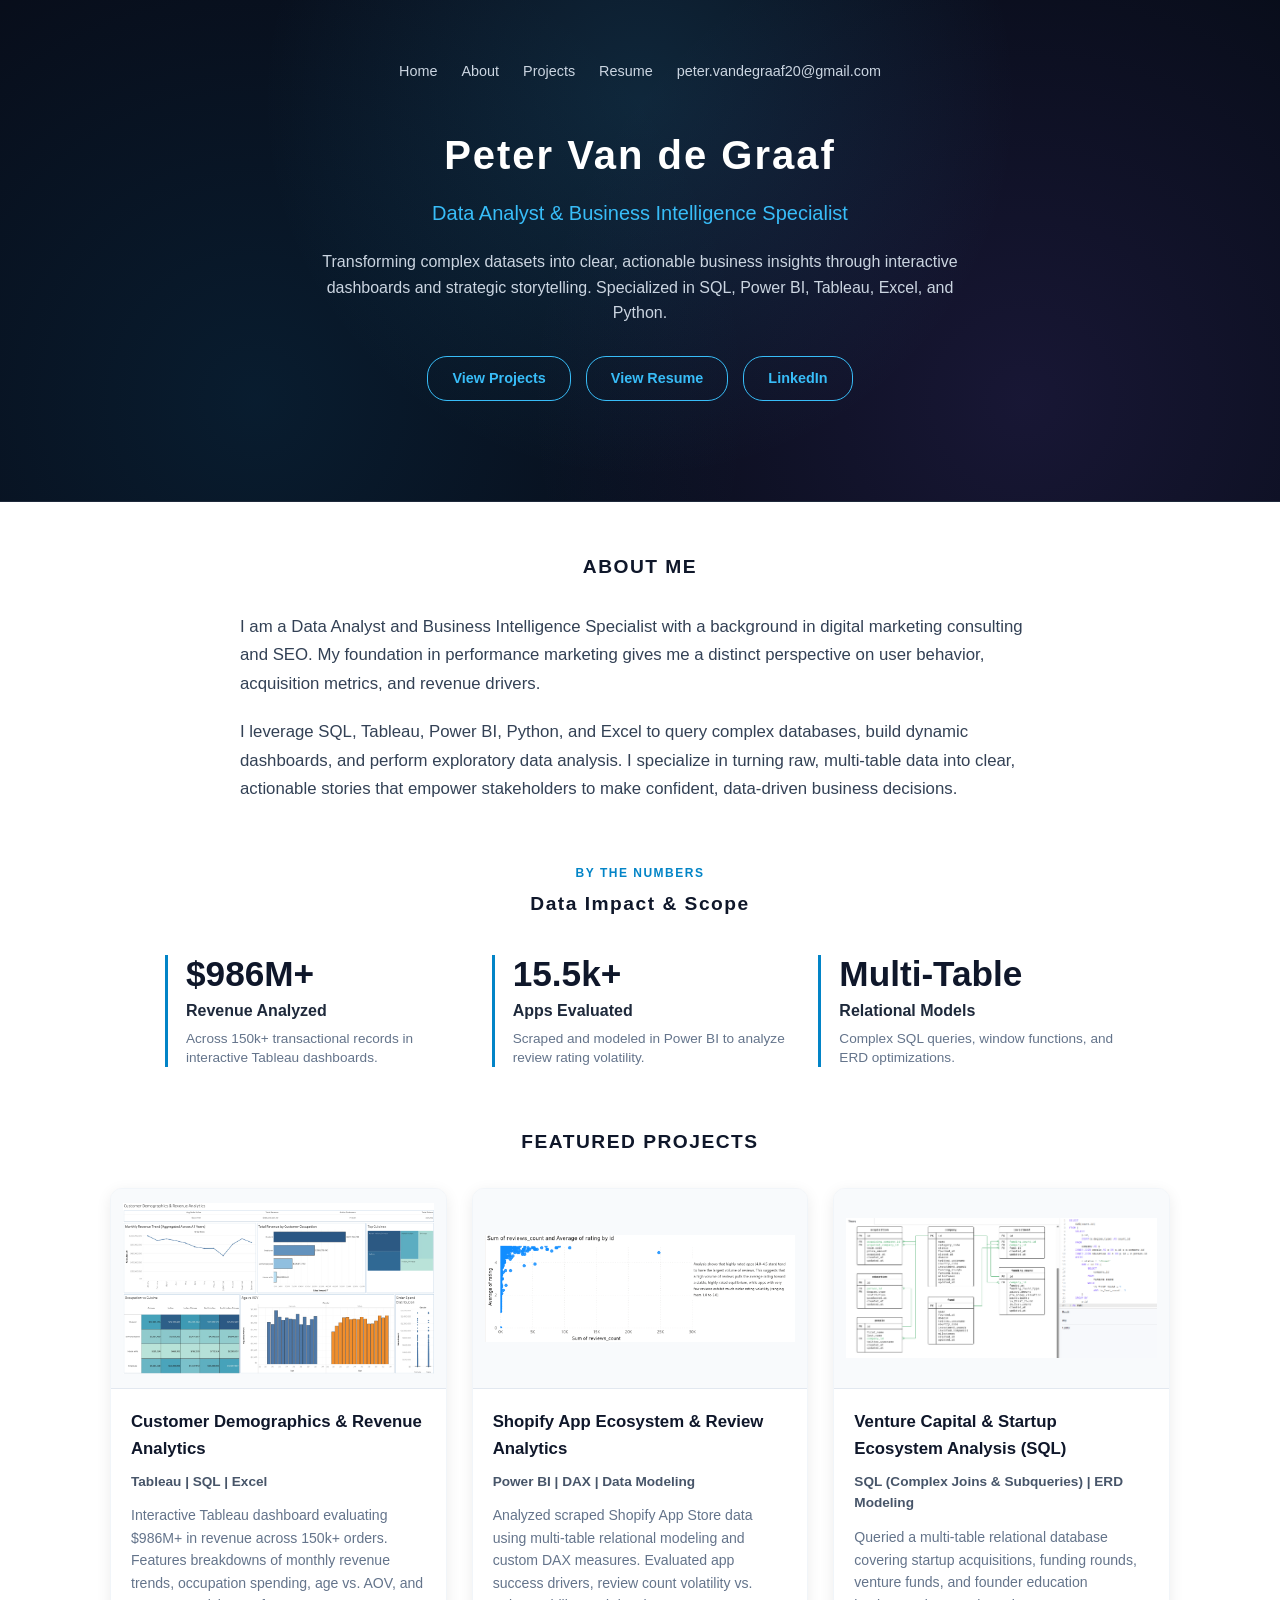
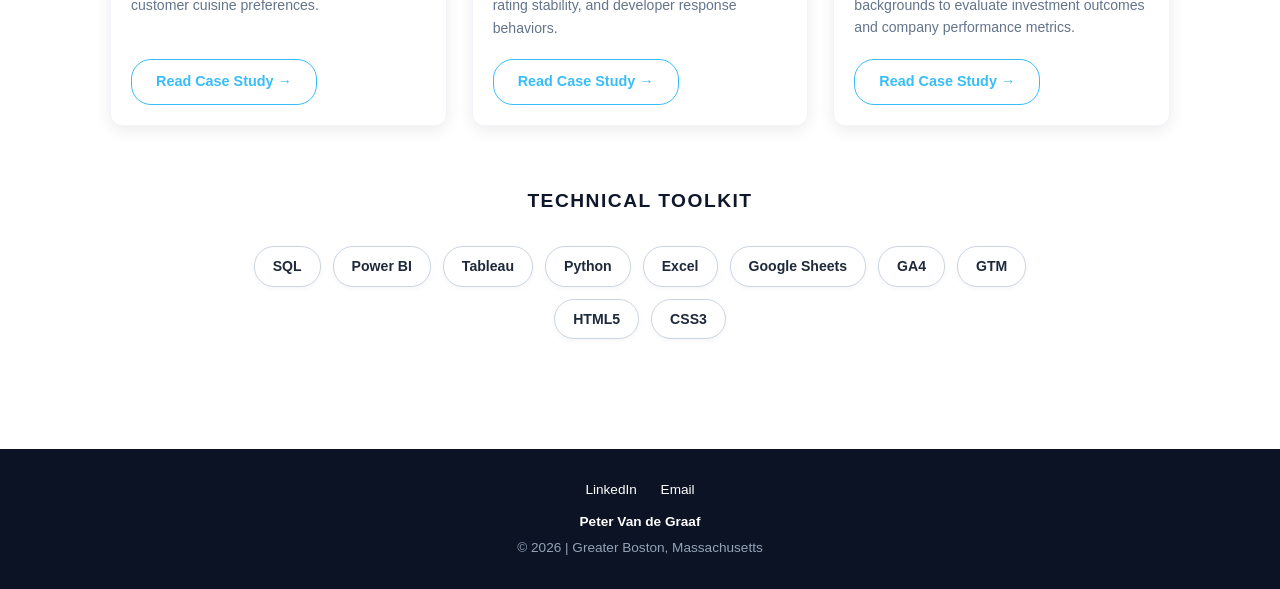
==== commit b2a12d44: "index.html" ====
--- a/index.html
+++ b/index.html
@@ -79,34 +79,33 @@
       </div>
     </section>
 
-    <!-- Full-Width Metrics / Impact Band -->
-    <div class="full-width-band">
-      <div class="metrics-inner">
-        <p class="section-kicker">BY THE NUMBERS</p>
-        <h2 class="section-title">Data Impact & Scope</h2>
-        
-        <div class="metrics-grid">
-          <div class="metric-card">
-            <div class="metric-number">$986M+</div>
-            <p class="metric-label">Revenue Analyzed</p>
-            <p class="metric-subtext">Across 150k+ transactional records in interactive Tableau dashboards.</p>
-          </div>
+    <!-- Key Metrics / Impact Section -->
+    <section class="section metrics-section">
+      <p class="section-kicker">BY THE NUMBERS</p>
+      <h2 class="section-title">Data Impact & Scope</h2>
+      
+      <div class="metrics-grid">
+        <div class="metric-card">
+          <div class="metric-number">$986M+</div>
+          <p class="metric-label">Revenue Analyzed</p>
+          <p class="metric-subtext">Across 150k+ transactional records in interactive Tableau dashboards.</p>
+        </div>
 
-          <div class="metric-card">
-            <div class="metric-number">15.5k+</div>
-            <p class="metric-label">Apps Evaluated</p>
-            <p class="metric-subtext">Scraped and modeled in Power BI to analyze review rating volatility.</p>
-          </div>
+        <div class="metric-card">
+          <div class="metric-number">15.5k+</div>
+          <p class="metric-label">Apps Evaluated</p>
+          <p class="metric-subtext">Scraped and modeled in Power BI to analyze review rating volatility.</p>
+        </div>
 
-          <div class="metric-card">
-            <div class="metric-number">Multi-Table</div>
-            <p class="metric-label">Relational Models</p>
-            <p class="metric-subtext">Complex SQL queries, window functions, and ERD optimizations.</p>
-          </div>
+        <div class="metric-card">
+          <div class="metric-number">Multi-Table</div>
+          <p class="metric-label">Relational Models</p>
+
+          <p class="metric-subtext">Complex SQL queries, window functions, and ERD optimizations.</p>
         </div>
       </div>
-    </div>
-    
+    </section>
+
     <!-- Featured Projects Grid -->
     <section id="projects" class="section">
       <h2 class="section-title">FEATURED PROJECTS</h2>
--- a/style.css
+++ b/style.css
@@ -453,13 +453,26 @@
   }
 }
 
-/* Metrics / Impact Section */
-.metrics-section {
+/* Full-Width Metrics Band (BlackBerry Style) */
+.full-width-band {
+  width: 100vw;
+  position: relative;
+  left: 50%;
+  right: 50%;
+  margin-left: -50vw;
+  margin-right: -50vw;
   background-color: #f8fafc;
-  padding: 50px 20px;
-  border-radius: 12px;
+  border-top: 1px solid #e2e8f0;
+  border-bottom: 1px solid #e2e8f0;
+  padding: 60px 20px;
+  margin-top: 40px;
   margin-bottom: 60px;
-  border: 1px solid #e2e8f0;
+}
+
+.metrics-inner {
+  max-width: 1100px;
+  margin: 0 auto;
+  text-align: center;
 }
 
 .section-kicker {
@@ -469,21 +482,20 @@
   letter-spacing: 1.5px;
   text-transform: uppercase;
   margin-bottom: 6px;
-  text-align: center;
 }
 
 .metrics-grid {
   display: grid;
   grid-template-columns: repeat(auto-fit, minmax(240px, 1fr));
   gap: 30px;
-  max-width: 900px;
-  margin: 30px auto 0 auto;
+  max-width: 950px;
+  margin: 35px auto 0 auto;
   text-align: left;
 }
 
 .metric-card {
-  border-left: 3px solid #0284c7; /* The vertical accent bar from BlackBerry */
-  padding-left: 16px;
+  border-left: 3px solid #0284c7;
+  padding-left: 18px;
 }
 
 .metric-number {
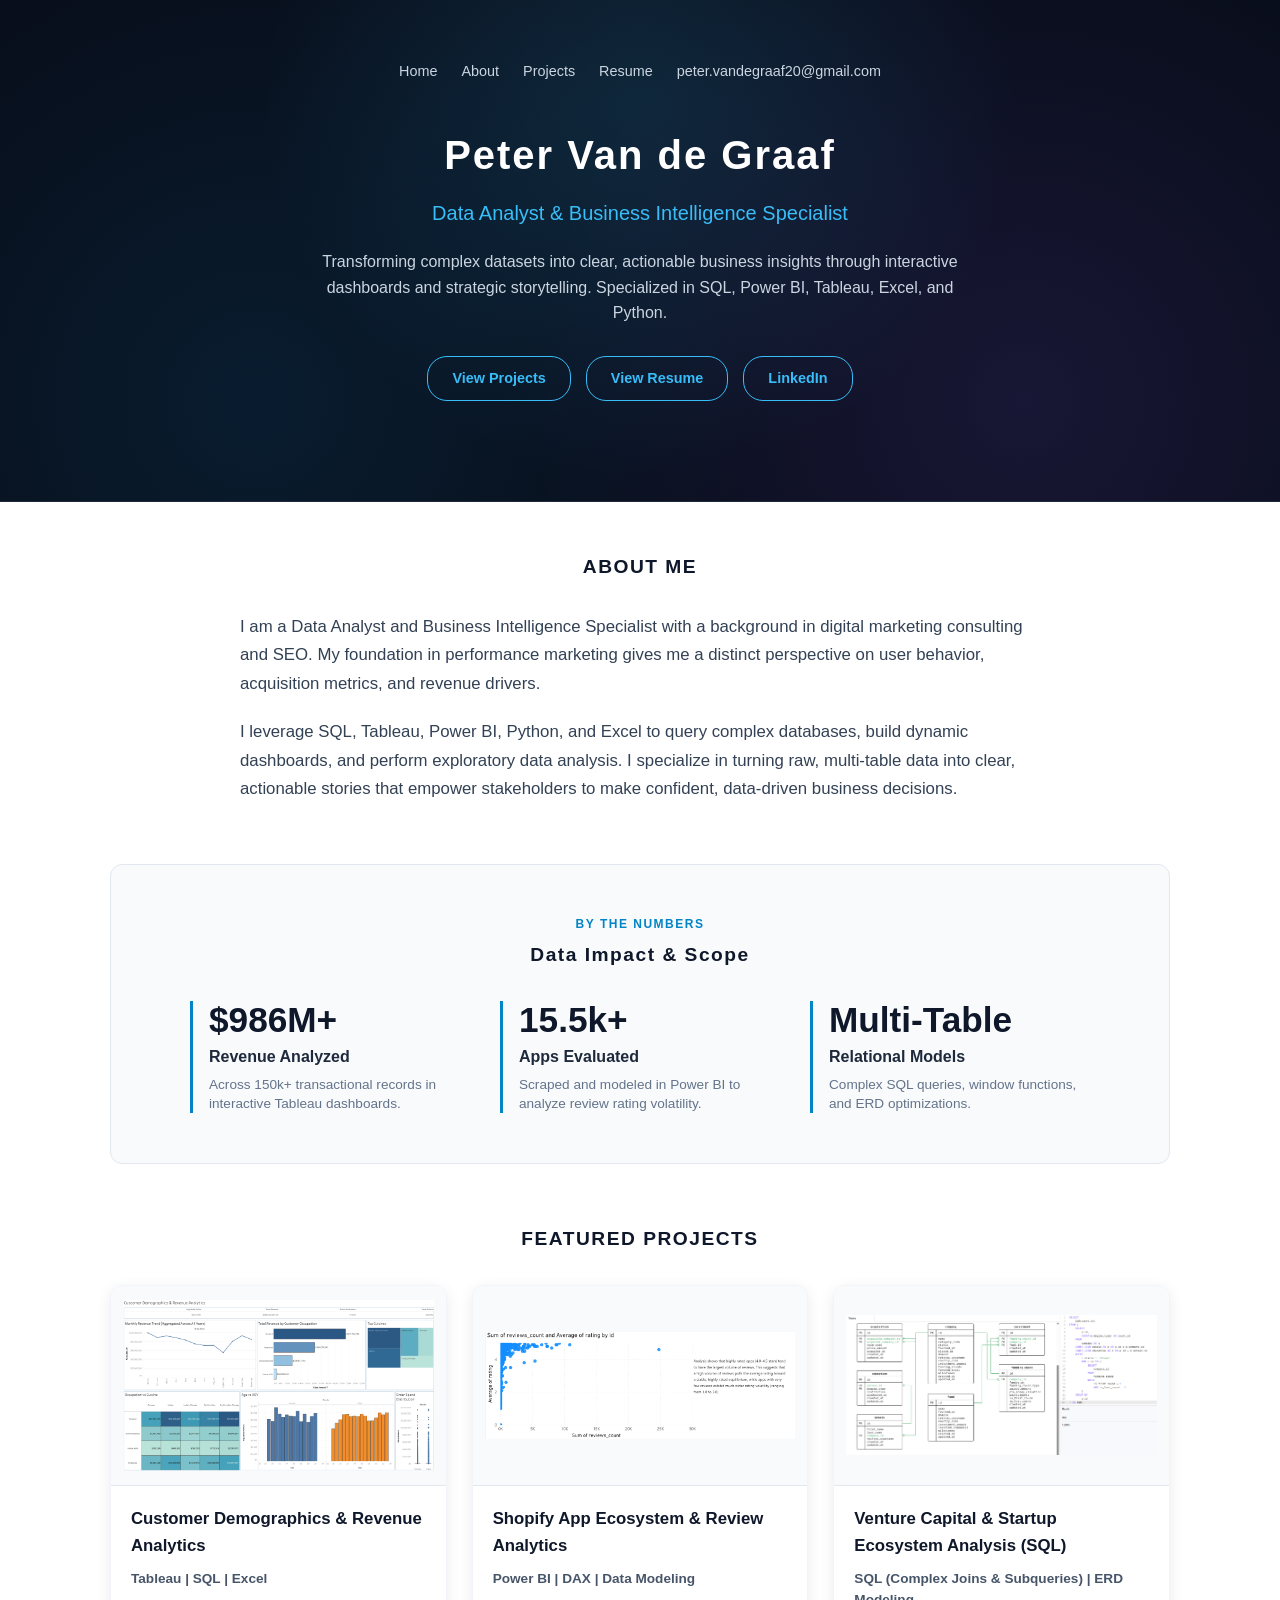
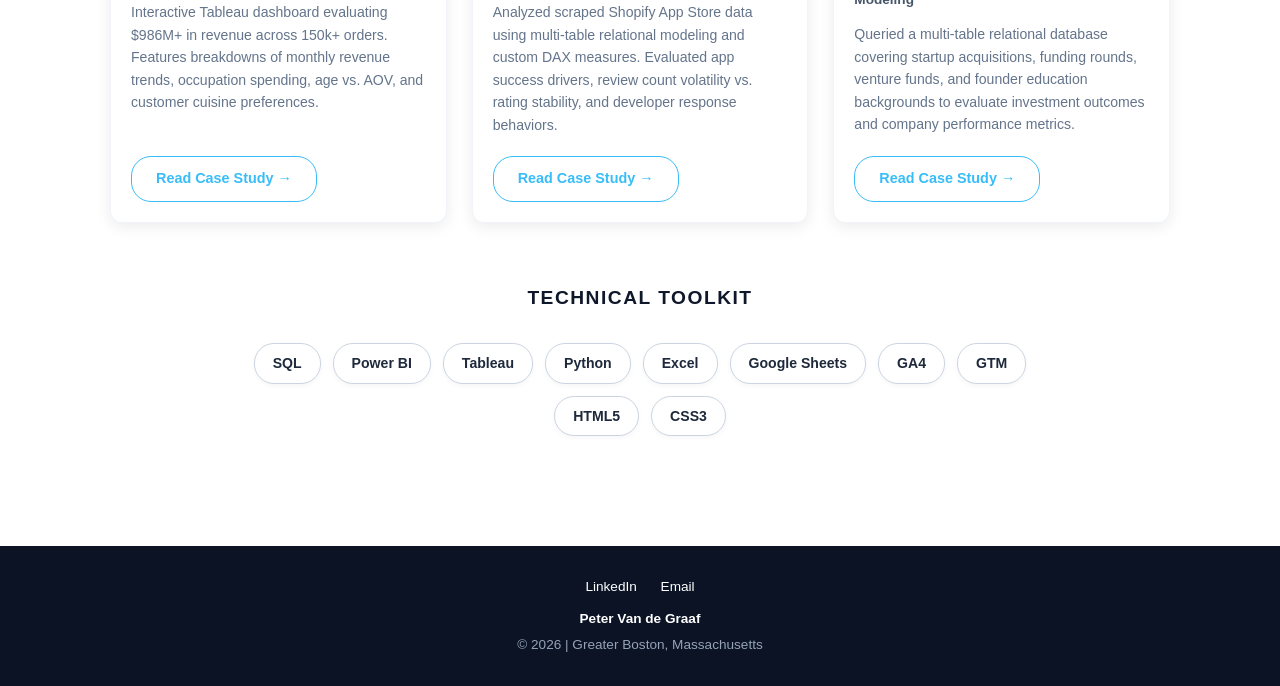
==== commit 611345dd: "Update index.html Adding preview functionality for linkedin" ====
--- a/index.html
+++ b/index.html
@@ -4,6 +4,14 @@
   <meta charset="UTF-8" />
   <meta name="viewport" content="width=device-width, initial-scale=1.0" />
   <title>Peter Van de Graaf - Portfolio</title>
+
+  <!-- Open Graph / LinkedIn Preview Meta Tags -->
+  <meta property="og:type" content="website" />
+  <meta property="og:url" content="https://petervandegraaf20.github.io/peter.vdg.io/" />
+  <meta property="og:title" content="Peter Van de Graaf - Data & BI Portfolio" />
+  <meta property="og:description" content="Interactive Tableau dashboards, Power BI data models, and SQL case studies. Transforming complex datasets into clear, actionable business insights." />
+  <meta property="og:image" content="https://petervandegraaf20.github.io/peter.vdg.io/customer-demographics.png" />
+
   <link rel="stylesheet" href="style.css?v=6" />
   <style>
     @media screen and (max-width: 768px) {
@@ -100,7 +108,6 @@
         <div class="metric-card">
           <div class="metric-number">Multi-Table</div>
           <p class="metric-label">Relational Models</p>
-
           <p class="metric-subtext">Complex SQL queries, window functions, and ERD optimizations.</p>
         </div>
       </div>
--- a/style.css
+++ b/style.css
@@ -453,26 +453,13 @@
   }
 }
 
-/* Full-Width Metrics Band (BlackBerry Style) */
-.full-width-band {
-  width: 100vw;
-  position: relative;
-  left: 50%;
-  right: 50%;
-  margin-left: -50vw;
-  margin-right: -50vw;
+/* Metrics / Impact Section */
+.metrics-section {
   background-color: #f8fafc;
-  border-top: 1px solid #e2e8f0;
-  border-bottom: 1px solid #e2e8f0;
-  padding: 60px 20px;
-  margin-top: 40px;
+  padding: 50px 20px;
+  border-radius: 12px;
   margin-bottom: 60px;
-}
-
-.metrics-inner {
-  max-width: 1100px;
-  margin: 0 auto;
-  text-align: center;
+  border: 1px solid #e2e8f0;
 }
 
 .section-kicker {
@@ -482,20 +469,21 @@
   letter-spacing: 1.5px;
   text-transform: uppercase;
   margin-bottom: 6px;
+  text-align: center;
 }
 
 .metrics-grid {
   display: grid;
   grid-template-columns: repeat(auto-fit, minmax(240px, 1fr));
   gap: 30px;
-  max-width: 950px;
-  margin: 35px auto 0 auto;
+  max-width: 900px;
+  margin: 30px auto 0 auto;
   text-align: left;
 }
 
 .metric-card {
-  border-left: 3px solid #0284c7;
-  padding-left: 18px;
+  border-left: 3px solid #0284c7; /* The vertical accent bar from BlackBerry */
+  padding-left: 16px;
 }
 
 .metric-number {
